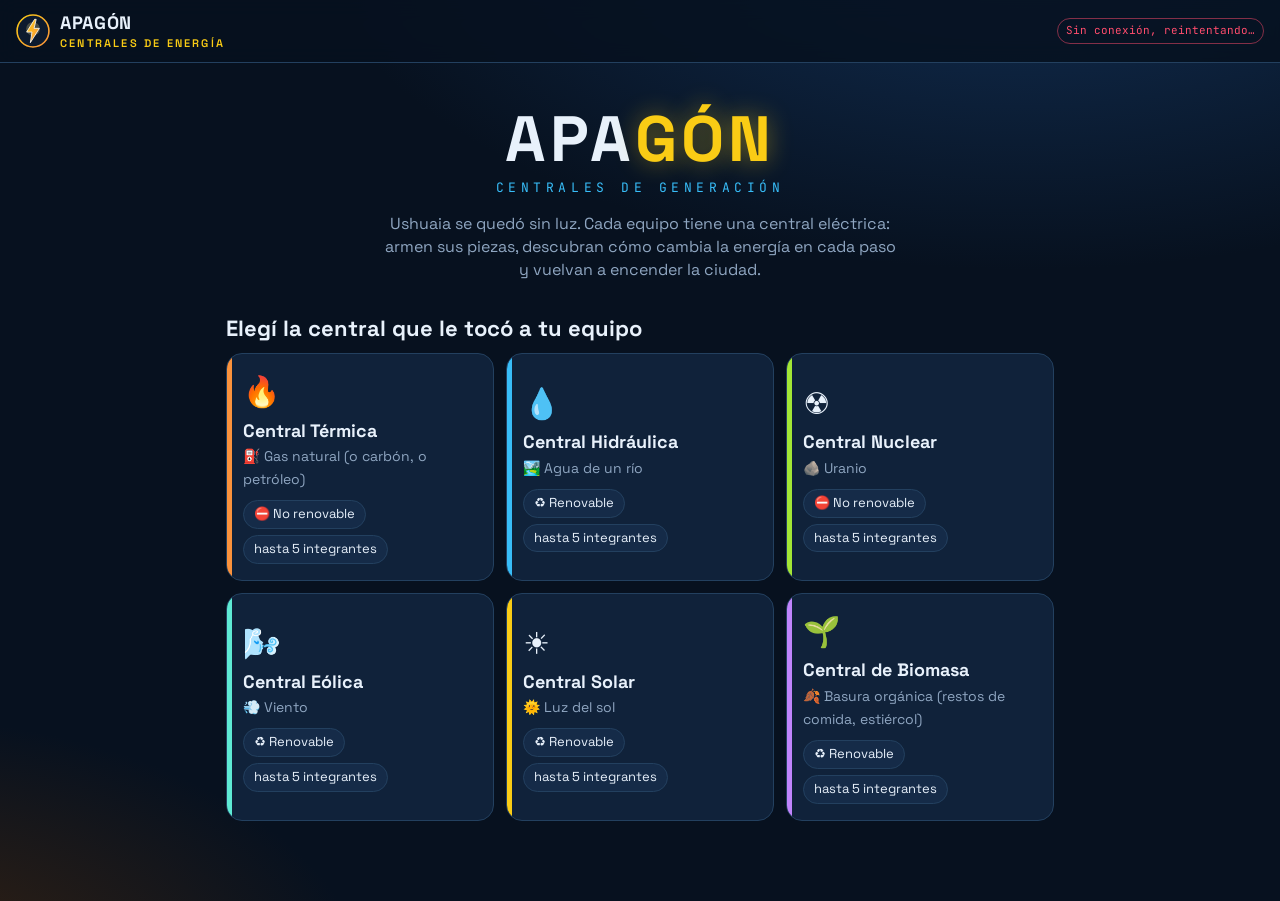
==== index.html @ 1f400ec6 "centrales primera version app para trabajaar las centrales" ====
<!doctype html>
<html lang="es">
<head>
  <meta charset="utf-8">
  <meta name="viewport" content="width=device-width,initial-scale=1,viewport-fit=cover">
  <title>APAGÓN · Centrales de generación</title>
  <meta name="description" content="Juego por equipos sobre centrales de generación de energía eléctrica: medios técnicos y transformaciones de la energía (2.º año, Educación Tecnológica).">
  <meta name="theme-color" content="#07111f">
  <link rel="icon" href="assets/logo.svg" type="image/svg+xml">
  <link rel="preconnect" href="https://fonts.googleapis.com">
  <link rel="preconnect" href="https://fonts.gstatic.com" crossorigin>
  <link href="https://fonts.googleapis.com/css2?family=JetBrains+Mono:wght@500;700;800&family=Space+Grotesk:wght@400;500;600;700&display=swap" rel="stylesheet">
  <link rel="stylesheet" href="css/style.css">
</head>
<body>
  <header class="top">
    <div class="brand">
      <img class="logo" src="assets/logo.svg" alt="">
      <div><b>APAGÓN</b><small>Centrales de energía</small></div>
    </div>
    <div class="grow"></div>
    <span id="mode" class="mode"></span>
  </header>

  <main id="main" class="wrap"></main>
  <div id="toast" class="toast"></div>

  <script src="js/config.js"></script>
  <script src="js/i18n.js"></script>
  <script src="js/data.js"></script>
  <script src="js/core.js"></script>
  <script src="js/api.js"></script>
  <script src="js/ui.js"></script>
  <script src="js/cert.js"></script>
  <script src="js/app.js"></script>
</body>
</html>
---- css/style.css ----
:root{
  --bg:#07111f; --bg2:#0c1a2e; --card:#10223a; --card2:#152b48; --line:#23405f;
  --ink:#e8f1fb; --mut:#8fa6c1; --acc:#facc15; --acc2:#38bdf8; --warn:#fbbf24; --bad:#ff4d6d; --good:#39f09b;
  --r:16px; --font:'Space Grotesk',system-ui,-apple-system,Segoe UI,Roboto,sans-serif; --mono:'JetBrains Mono',ui-monospace,monospace;
}
*{box-sizing:border-box}
html,body{margin:0}
body{background:radial-gradient(1200px 600px at 80% -10%,#123056 0%,transparent 60%),radial-gradient(900px 500px at -10% 110%,#3b2410 0%,transparent 55%),var(--bg);
  color:var(--ink);font-family:var(--font);font-size:16px;line-height:1.45;min-height:100vh;-webkit-font-smoothing:antialiased}
button,input,select,textarea{font:inherit;color:inherit}
a{color:var(--acc2)}
.hidden{display:none!important}

/* ---------- Barra superior ---------- */
.top{position:sticky;top:0;z-index:20;display:flex;align-items:center;gap:12px;padding:10px 16px;background:rgba(7,17,31,.85);backdrop-filter:blur(10px);border-bottom:1px solid var(--line)}
.brand{display:flex;align-items:center;gap:10px;font-weight:700;letter-spacing:.04em}
.brand .logo{width:34px;height:34px}
.brand b{font-size:18px}
.brand small{display:block;font-size:11px;color:var(--acc);letter-spacing:.2em;font-weight:600;text-transform:uppercase}
.top .grow{flex:1}
.mode{font-family:var(--mono);font-size:11px;padding:4px 8px;border-radius:99px;border:1px solid var(--line);color:var(--mut);white-space:nowrap}
.mode.live{color:var(--acc);border-color:rgba(250,204,21,.4)}
.mode.off{color:var(--bad);border-color:rgba(255,77,109,.5)}

/* ---------- Layout ---------- */
.wrap{max-width:860px;margin:0 auto;padding:18px 16px 80px}
.hero{text-align:center;padding:26px 0 10px}
.hero h1{font-size:clamp(34px,9vw,64px);margin:0;letter-spacing:.06em;line-height:1}
.hero h1 span{color:var(--acc);text-shadow:0 0 24px rgba(250,204,21,.45)}
.hero .sub{font-family:var(--mono);color:var(--acc2);letter-spacing:.35em;text-transform:uppercase;font-size:13px;margin-top:8px}
.hero p{color:var(--mut);max-width:520px;margin:14px auto 0}
h2{font-size:22px;margin:0 0 8px}
h3{font-size:17px;margin:0 0 8px}
.mut{color:var(--mut)}
.small{font-size:13px}

.card{background:linear-gradient(180deg,var(--card),var(--bg2));border:1px solid var(--line);border-radius:var(--r);padding:18px;margin:14px 0}
.card.alt{background:linear-gradient(180deg,var(--card2),var(--card))}
.card.glow{border-color:rgba(250,204,21,.45);box-shadow:0 0 0 1px rgba(250,204,21,.15),0 10px 40px rgba(250,204,21,.08)}
.card.warn{border-color:rgba(251,191,36,.45)}
.grid{display:grid;gap:12px}
.g2{grid-template-columns:repeat(auto-fit,minmax(240px,1fr))}
.g3{grid-template-columns:repeat(auto-fit,minmax(180px,1fr))}
.row{display:flex;gap:10px;align-items:center;flex-wrap:wrap}
.chip{display:inline-flex;align-items:center;gap:6px;padding:4px 10px;border-radius:99px;background:var(--card2);border:1px solid var(--line);font-size:13px}
.chip.acc{color:var(--acc);border-color:rgba(250,204,21,.4)}

/* ---------- Equipos ---------- */
.teams{display:grid;gap:12px;grid-template-columns:repeat(auto-fit,minmax(230px,1fr))}
.team{position:relative;text-align:left;cursor:pointer;background:var(--card);border:1px solid var(--line);border-radius:var(--r);padding:16px;transition:.2s transform,.2s border-color;overflow:hidden}
.team:hover{transform:translateY(-2px);border-color:var(--tc)}
.team::before{content:"";position:absolute;inset:0 auto 0 0;width:5px;background:var(--tc)}
.team .em{font-size:30px}
.team b{display:block;font-size:18px;margin-top:4px}
.team .tp{color:var(--mut);font-size:14px}
.team .meta{margin-top:10px;display:flex;gap:6px;flex-wrap:wrap}
.teamhead{display:flex;align-items:center;gap:12px;padding:14px 16px;border-radius:var(--r);background:var(--card);border:1px solid var(--line);border-left:6px solid var(--tc)}
.teamhead .em{font-size:34px}
.teamhead b{font-size:19px}
.linkbtn{background:none;border:0;color:var(--mut);text-decoration:underline;cursor:pointer;font-size:13px;padding:0}

/* ---------- Fases ---------- */
.steps{display:flex;gap:6px;overflow-x:auto;padding:12px 0 4px;scrollbar-width:none}
.steps::-webkit-scrollbar{display:none}
.step{flex:0 0 auto;display:flex;align-items:center;gap:6px;padding:8px 12px;border-radius:99px;border:1px solid var(--line);background:var(--card);cursor:pointer;font-size:14px;white-space:nowrap}
.step.cur{border-color:var(--acc);color:var(--acc)}
.step.sel{background:var(--acc);color:#04120b;border-color:var(--acc);font-weight:700}
.step.lock{opacity:.45}

/* ---------- Formularios ---------- */
label{display:block;font-size:14px;color:var(--mut);margin:12px 0 6px}
input[type=text],input[type=url],select,textarea{width:100%;background:#0a182b;border:1px solid var(--line);border-radius:12px;padding:12px;outline:none}
input:focus,select:focus,textarea:focus{border-color:var(--acc2);box-shadow:0 0 0 3px rgba(34,211,238,.15)}
textarea{min-height:92px;resize:vertical}
.member{display:grid;grid-template-columns:1fr 1fr auto;gap:8px;margin-bottom:8px}
@media (max-width:560px){.member{grid-template-columns:1fr auto}.member select{grid-column:1/2}}
.btn{display:inline-flex;align-items:center;justify-content:center;gap:8px;border:0;border-radius:12px;padding:12px 18px;font-weight:700;cursor:pointer;background:var(--acc);color:#04120b;transition:.15s transform,.15s opacity;text-decoration:none}
.btn:active{transform:scale(.97)}
.btn:disabled{opacity:.5;cursor:not-allowed}
.btn.sec{background:var(--card2);color:var(--ink);border:1px solid var(--line)}
.btn.ghost{background:none;color:var(--ink);border:1px dashed var(--line)}
.btn.bad{background:var(--bad);color:#fff}
.btn.big{padding:18px 22px;font-size:20px;border-radius:16px}
.btn.block{width:100%}
.btn.sm{padding:7px 11px;font-size:13px;border-radius:9px}
.choice{display:grid;grid-template-columns:1fr 1fr;gap:12px}
.choice .btn{min-height:76px}
.choice .btn.on{outline:3px solid #fff;outline-offset:2px}
.radio{display:flex;align-items:center;gap:10px;padding:12px;border-radius:12px;border:1px solid var(--line);background:#0a182b;cursor:pointer;color:var(--ink);margin:0}
.radio input{accent-color:var(--bad);width:20px;height:20px}
.radio.on{border-color:var(--bad);background:rgba(255,77,109,.12)}
.crit{display:grid;grid-template-columns:repeat(auto-fit,minmax(150px,1fr));gap:8px}
.crit label{margin:0;display:flex;gap:8px;align-items:flex-start;padding:10px;border:1px solid var(--line);border-radius:12px;background:#0a182b;color:var(--ink);cursor:pointer;font-size:14px}
.crit label small{display:block;color:var(--mut);font-size:12px}
.crit input{accent-color:var(--acc);margin-top:3px}
.crit label.on{border-color:var(--acc);background:rgba(250,204,21,.08)}
.msg{margin-top:10px;font-size:14px;min-height:20px}
.msg.ok{color:var(--good)} .msg.err{color:var(--bad)}
.prompt{font-family:var(--mono);font-size:13px;white-space:pre-wrap;background:#06101d;border:1px dashed var(--line);border-radius:12px;padding:12px;color:#cfe3f7;max-height:260px;overflow:auto}

/* ---------- Noticias ---------- */
.news{position:relative;background:#f7f4ec;color:#1a1a1a;border-radius:14px;padding:18px;overflow:hidden;box-shadow:0 10px 30px rgba(0,0,0,.35)}
.news .slot{position:absolute;top:12px;right:12px;width:42px;height:42px;border-radius:50%;display:grid;place-items:center;font-weight:800;font-size:22px;background:#0b1b30;color:#fff}
.news .kicker{font-family:var(--mono);font-size:11px;letter-spacing:.15em;color:#b91c1c;font-weight:700;text-transform:uppercase}
.news h4{font-family:Georgia,'Times New Roman',serif;font-size:22px;line-height:1.2;margin:6px 46px 10px 0}
.news p{margin:0;font-size:15px;white-space:pre-wrap}
.news img{width:100%;max-height:220px;object-fit:cover;border-radius:10px;margin:8px 0}
.news .src{margin-top:10px;font-size:12px;color:#555;word-break:break-all}
.news.fake{outline:4px solid var(--bad)}
.news.real{outline:4px solid var(--good)}
.stamp{position:absolute;right:14px;bottom:14px;transform:rotate(-8deg);font-family:var(--mono);font-weight:800;font-size:clamp(18px,2.2vw,30px);padding:4px 12px;border:4px solid currentColor;border-radius:10px;color:var(--bad);background:rgba(255,255,255,.92);letter-spacing:.06em;animation:stamp .45s cubic-bezier(.2,1.6,.4,1);pointer-events:none;white-space:nowrap}
.stamp.real{color:#15803d}
@keyframes stamp{from{transform:rotate(-8deg) scale(2.6);opacity:0}}
.news.fake,.news.real{padding-bottom:64px}
.pair{display:grid;gap:14px;grid-template-columns:repeat(auto-fit,minmax(260px,1fr))}

/* ---------- Puntaje ---------- */
.score{display:grid;gap:6px}
.score div{display:flex;justify-content:space-between;padding:8px 12px;background:#0a182b;border-radius:10px;font-size:15px}
.score .tot{background:var(--acc);color:#04120b;font-weight:800;font-size:18px}

/* ---------- Toast ---------- */
.toast{position:fixed;left:50%;bottom:22px;transform:translateX(-50%) translateY(120px);opacity:0;visibility:hidden;pointer-events:none;background:var(--card2);border:1px solid var(--line);padding:12px 18px;border-radius:12px;transition:.3s transform;z-index:50;max-width:92vw;text-align:center}
.toast.show{transform:translateX(-50%) translateY(0);opacity:1;visibility:visible}
.toast.err{border-color:var(--bad)}

/* ---------- Certificado ---------- */
#certCanvas{width:100%;height:auto;border-radius:12px;border:1px solid var(--line);background:#fff}

/* ---------- Pantalla TV ---------- */
body.tv{font-size:18px;overflow-x:hidden}
.tvgrid{display:grid;grid-template-columns:210px 1fr 320px;gap:16px;padding:16px;min-height:calc(100vh - 60px)}
@media (max-width:1100px){.tvgrid{grid-template-columns:1fr}}
.tvnav{display:flex;flex-direction:column;gap:8px}
.tvnav .step{border-radius:12px;padding:12px;font-size:16px}
.stage{min-width:0}
.stage h1{font-size:clamp(28px,3.4vw,48px);margin:0 0 10px}
.side .card{margin-top:0}
.timer{font-family:var(--mono);font-size:30px;font-weight:700;letter-spacing:.05em}
.timer.end{color:var(--bad);animation:blink 1s steps(2) infinite}
@keyframes blink{50%{opacity:.3}}
.rank{display:grid;gap:8px}
.rank .r{display:grid;grid-template-columns:30px 1fr auto auto;gap:8px;align-items:center;padding:8px 10px;border-radius:12px;background:#0a182b;border-left:5px solid var(--tc)}
.rank .r b{font-family:var(--mono);font-size:20px}
.rank .bx{display:flex;gap:4px}
.qr{background:#fff;padding:10px;border-radius:12px;display:inline-block}
.qr img,.qr canvas{display:block}
.url{font-family:var(--mono);font-size:13px;word-break:break-all;color:var(--acc2)}
.bars{display:grid;gap:10px}
.bar{display:grid;grid-template-columns:160px 1fr 50px;gap:10px;align-items:center}
.bar .tr{height:28px;background:#0a182b;border-radius:8px;overflow:hidden}
.bar .fl{height:100%;background:var(--acc);border-radius:8px;transition:width .6s}
.tv .news h4{font-size:clamp(22px,2.2vw,32px)}
.tv .news p{font-size:clamp(16px,1.4vw,20px)}
.dots{display:flex;gap:10px;flex-wrap:wrap}
.dot{width:64px;height:64px;border-radius:50%;display:grid;place-items:center;font-size:28px;background:#0a182b;border:3px solid var(--line);position:relative}
.dot.inf{border-color:var(--bad);box-shadow:0 0 22px rgba(255,77,109,.6);animation:pulse 1.4s infinite}
.dot.ok{border-color:var(--good)}
@keyframes pulse{50%{box-shadow:0 0 6px rgba(255,77,109,.3)}}
.big-q{font-size:clamp(24px,3vw,40px);line-height:1.25;font-weight:600}
.modal{position:fixed;inset:0;background:rgba(3,8,16,.8);display:grid;place-items:center;z-index:60;padding:16px}
.modal .card{max-width:380px;width:100%}
.member-list{margin:6px 0 0;padding:0;list-style:none;font-size:15px}
.member-list li{padding:3px 0;color:var(--mut)}
.member-list li b{color:var(--ink);font-weight:600;display:inline;font-size:15px;margin:0}
svg text{font-family:var(--font)}
@media print{body *{visibility:hidden}#certCanvas,#certCanvas *{visibility:visible}#certCanvas{position:fixed;left:0;top:0;width:100%;border:0}}

/* ---------- Apagón: opciones ---------- */
.opts{display:grid;gap:10px}
.opt{display:flex;gap:12px;align-items:center;padding:14px;border-radius:14px;border:2px solid var(--line);background:#0a182b;cursor:pointer;font-size:16px}
.opt b{width:38px;height:38px;flex:0 0 38px;border-radius:50%;display:grid;place-items:center;background:var(--card2);font-family:var(--mono);font-size:18px}
.opt.on{border-color:var(--acc);background:rgba(250,204,21,.1)}
.opt.on b{background:var(--acc);color:#1a1300}
.opt.right{border-color:var(--good);background:rgba(57,240,155,.12)}
.opt.right b{background:var(--good);color:#04120b}
.opt.wrongp{border-color:var(--bad);opacity:.8}
.tv .opt{font-size:22px;cursor:default}

/* ---------- Ciudad ---------- */
.city{width:100%;display:block;border-radius:10px;margin:8px 0}
.city .win{filter:drop-shadow(0 0 2px #fde68a)}

/* ---------- Taller ---------- */
.pool{display:flex;flex-wrap:wrap;gap:10px}
.piece{display:flex;flex-direction:column;gap:4px;max-width:100%}
.piece .pc{font-size:15px;padding:10px 14px;text-align:left}
.piece details{font-size:13px;padding-left:4px;max-width:260px}
.piece summary{cursor:pointer;color:var(--acc2)}
.link{border:1px solid var(--line);border-left:5px solid var(--acc);border-radius:12px;padding:10px;background:#0a182b}
.lhead{display:flex;align-items:center;gap:8px;margin-bottom:8px;flex-wrap:wrap}
.lhead b{flex:1;min-width:140px}
.lbtns{display:flex;gap:4px}
.num{width:28px;height:28px;border-radius:50%;background:var(--acc);color:#1a1300;display:grid;place-items:center;font-weight:800;font-family:var(--mono)}
.down{text-align:center;color:var(--acc);font-size:20px;line-height:1.4}
.srcrow{padding:10px 12px;border-radius:10px;border:1px dashed var(--line);margin:8px 0;font-size:14px;color:var(--mut)}
.srcrow b{color:var(--ink)}
.big-num{font-family:var(--mono);font-size:17px;font-weight:700}

/* ---------- Diagrama de bloques ---------- */
.diagram{display:flex;flex-wrap:wrap;align-items:stretch;gap:6px;margin-top:10px}
.blk{flex:0 1 130px;min-width:96px;background:#0a182b;border:1px solid var(--line);border-radius:10px;padding:8px;text-align:center;font-size:13px}
.blk .be{display:block;font-size:22px}
.blk b{display:block;font-size:13px;line-height:1.2}
.blk small{display:block;color:var(--acc);font-size:11px;margin-top:4px;line-height:1.25}
.blk.src{background:transparent;border-style:dashed;flex-basis:96px}
.blk.ok{border-color:var(--good)} .blk.bad{border-color:var(--bad)}
.arr{align-self:center;color:var(--acc);font-size:18px}
.tv .blk{font-size:15px;flex-basis:140px}
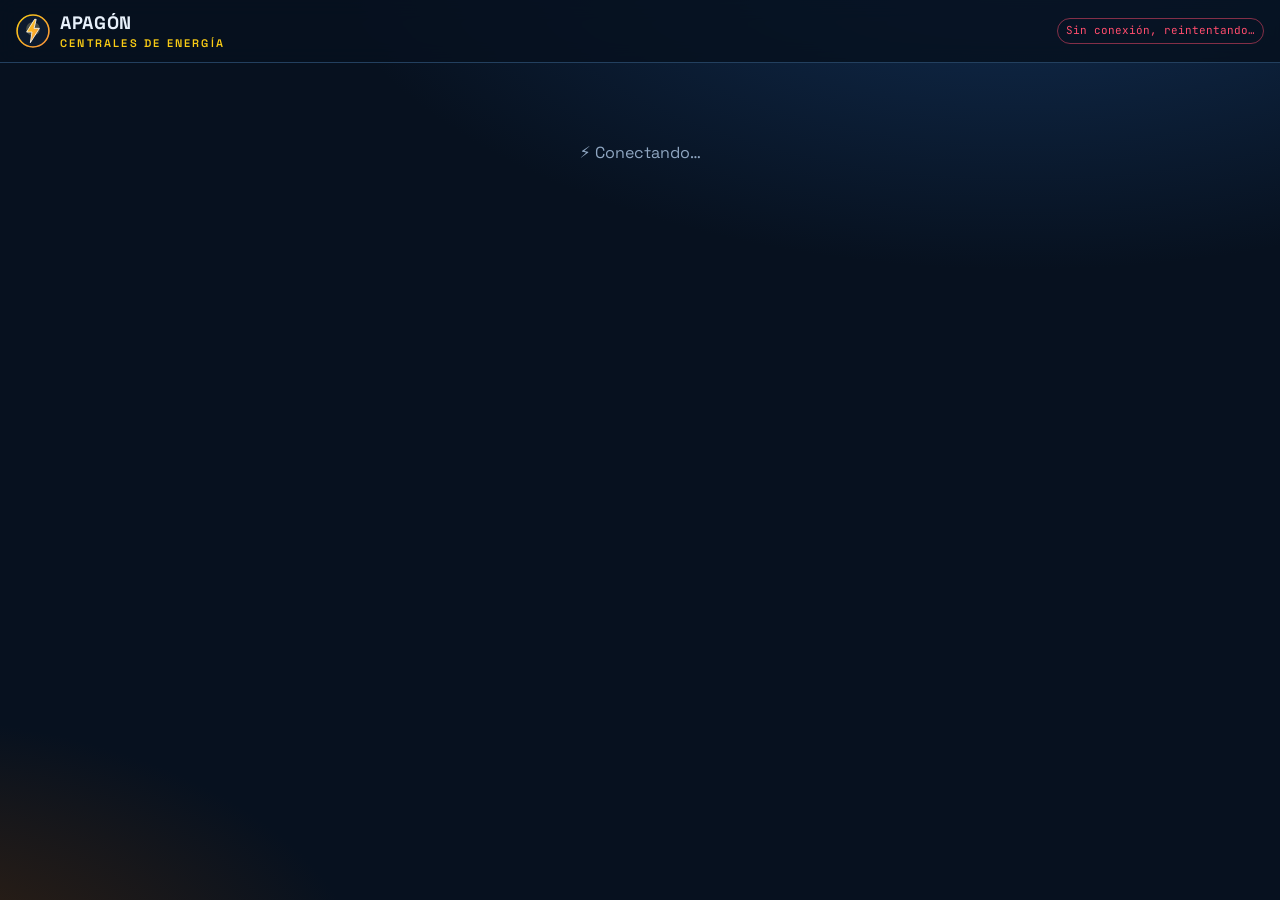
==== commit b1b89761: "actualizacion v1.1 Equipos de hasta 6. Cada estudiante entra desde su celu con su nombre y elige su " ====
--- a/index.html
+++ b/index.html
@@ -32,6 +32,7 @@
   <script src="js/api.js"></script>
   <script src="js/ui.js"></script>
   <script src="js/cert.js"></script>
+  <script src="js/vendor/Sortable.min.js"></script>
   <script src="js/app.js"></script>
 </body>
 </html>
--- a/css/style.css
+++ b/css/style.css
@@ -16,7 +16,7 @@
 .brand{display:flex;align-items:center;gap:10px;font-weight:700;letter-spacing:.04em}
 .brand .logo{width:34px;height:34px}
 .brand b{font-size:18px}
-.brand small{display:block;font-size:11px;color:var(--acc);letter-spacing:.2em;font-weight:600;text-transform:uppercase}
+.brand small{display:block;white-space:nowrap;font-size:11px;color:var(--acc);letter-spacing:.2em;font-weight:600;text-transform:uppercase}
 .top .grow{flex:1}
 .mode{font-family:var(--mono);font-size:11px;padding:4px 8px;border-radius:99px;border:1px solid var(--line);color:var(--mut);white-space:nowrap}
 .mode.live{color:var(--acc);border-color:rgba(250,204,21,.4)}
@@ -120,7 +120,7 @@
 .score .tot{background:var(--acc);color:#04120b;font-weight:800;font-size:18px}
 
 /* ---------- Toast ---------- */
-.toast{position:fixed;left:50%;bottom:22px;transform:translateX(-50%) translateY(120px);opacity:0;visibility:hidden;pointer-events:none;background:var(--card2);border:1px solid var(--line);padding:12px 18px;border-radius:12px;transition:.3s transform;z-index:50;max-width:92vw;text-align:center}
+.toast{position:fixed;left:50%;bottom:22px;line-height:1.35;transform:translateX(-50%) translateY(120px);opacity:0;visibility:hidden;pointer-events:none;background:var(--card2);border:1px solid var(--line);padding:12px 18px;border-radius:12px;transition:.3s transform;z-index:50;max-width:92vw;text-align:center}
 .toast.show{transform:translateX(-50%) translateY(0);opacity:1;visibility:visible}
 .toast.err{border-color:var(--bad)}
 
@@ -181,21 +181,95 @@
 .city{width:100%;display:block;border-radius:10px;margin:8px 0}
 .city .win{filter:drop-shadow(0 0 2px #fde68a)}
 
-/* ---------- Taller ---------- */
-.pool{display:flex;flex-wrap:wrap;gap:10px}
-.piece{display:flex;flex-direction:column;gap:4px;max-width:100%}
-.piece .pc{font-size:15px;padding:10px 14px;text-align:left}
-.piece details{font-size:13px;padding-left:4px;max-width:260px}
+/* ---------- Taller (arrastrar y soltar) ---------- */
+.dz{list-style:none;margin:0;padding:8px;border-radius:12px;min-height:64px;display:flex;flex-direction:column;gap:8px}
+.dz.pool{background:rgba(255,255,255,.02);border:1px dashed var(--line);flex-direction:row;flex-wrap:wrap}
+.pool .piece{padding:6px 6px 6px 10px;gap:6px}
+.pool .piece .pn{min-width:0;flex:0 1 auto;font-size:14px}
+.pool .piece .grip{display:none}
+.dz.chainz{background:#06101d;border:2px dashed var(--acc);counter-reset:pz;min-height:90px}
+.dz.chainz:empty::before{content:attr(data-empty);color:var(--mut);font-size:14px;text-align:center;padding:24px 0}
+.piece{display:flex;align-items:center;flex-wrap:wrap;gap:8px;padding:10px 12px;border-radius:12px;background:var(--card2);border:1px solid var(--line);cursor:grab;user-select:none;-webkit-user-select:none;touch-action:pan-y}
+.chainz .piece{border-left:5px solid var(--acc);counter-increment:pz}
+.chainz .piece::before{content:counter(pz);width:26px;height:26px;border-radius:50%;background:var(--acc);color:#1a1300;display:grid;place-items:center;font-weight:800;font-family:var(--mono);font-size:14px}
+.piece .grip{color:var(--mut);font-size:16px;letter-spacing:-2px}
+.piece .pn{flex:1;min-width:0;font-weight:600}
+.piece{flex-wrap:nowrap}
+.piece details{flex-basis:100%;font-size:13px;color:var(--mut)}
 .piece summary{cursor:pointer;color:var(--acc2)}
-.link{border:1px solid var(--line);border-left:5px solid var(--acc);border-radius:12px;padding:10px;background:#0a182b}
-.lhead{display:flex;align-items:center;gap:8px;margin-bottom:8px;flex-wrap:wrap}
-.lhead b{flex:1;min-width:140px}
-.lbtns{display:flex;gap:4px}
-.num{width:28px;height:28px;border-radius:50%;background:var(--acc);color:#1a1300;display:grid;place-items:center;font-weight:800;font-family:var(--mono)}
-.down{text-align:center;color:var(--acc);font-size:20px;line-height:1.4}
+.mini{border:1px solid var(--line);background:#0a182b;color:var(--ink);border-radius:9px;min-width:36px;height:34px;font-weight:700;cursor:pointer}
+.mini.add{background:var(--acc);color:#1a1300;border-color:var(--acc)}
+.ghost{opacity:.35}
+.chosen{box-shadow:0 0 0 2px var(--acc)}
+.sortable-fallback{opacity:.9!important;transform:rotate(2deg)}
+.erow{display:grid;gap:6px;padding:10px;border-radius:12px;background:#0a182b;border:1px solid var(--line);margin-bottom:8px}
+.ename{display:flex;align-items:center;gap:8px;font-weight:600}
+.num{width:26px;height:26px;flex:0 0 26px;border-radius:50%;background:var(--acc);color:#1a1300;display:grid;place-items:center;font-weight:800;font-family:var(--mono);font-size:14px}
 .srcrow{padding:10px 12px;border-radius:10px;border:1px dashed var(--line);margin:8px 0;font-size:14px;color:var(--mut)}
 .srcrow b{color:var(--ink)}
-.big-num{font-family:var(--mono);font-size:17px;font-weight:700}
+.big-num{font-family:var(--mono);font-size:16px;font-weight:700}
+.errrow{padding:10px;border-radius:10px;margin-top:8px;background:#0a182b;border-left:4px solid var(--good)}
+.errrow.no{border-left-color:var(--bad)}
+.good{color:var(--good)} .bad{color:var(--bad)}
+
+/* ---------- Barra del estudiante ---------- */
+.mebar{position:sticky;top:58px;z-index:15;display:flex;align-items:center;gap:10px;padding:10px 12px;border-radius:var(--r);background:rgba(16,34,58,.96);border:1px solid var(--line);border-left:6px solid var(--tc);backdrop-filter:blur(8px)}
+.mebar .em{font-size:28px}
+.mebar .who1{flex:1;min-width:0}
+.mebar .who1 b{display:block;white-space:nowrap;overflow:hidden;text-overflow:ellipsis}
+.mebar .who1 small{display:block;color:var(--mut);font-size:12px;white-space:nowrap;overflow:hidden;text-overflow:ellipsis}
+.mebar .stat{text-align:center;min-width:58px}
+.mebar .stat small{display:block;font-size:10px;color:var(--mut);text-transform:uppercase;letter-spacing:.08em}
+.mebar .stat b{font-family:var(--mono);font-size:19px}
+#meTime.low{color:var(--warn)} #meTime.end{color:var(--bad);animation:blink 1s steps(2) infinite}
+#mePts.pop{animation:pop .5s}
+@keyframes pop{40%{transform:scale(1.35);color:var(--acc)}}
+.who{margin-top:10px;padding:10px 12px;border-radius:12px;background:rgba(56,189,248,.08);border:1px solid rgba(56,189,248,.35);font-size:14px}
+.who.team{background:rgba(250,204,21,.08);border-color:rgba(250,204,21,.4)}
+.roles{display:grid;gap:8px;grid-template-columns:repeat(auto-fit,minmax(200px,1fr))}
+.rolec{display:block;margin:0;padding:12px;border-radius:12px;border:2px solid var(--line);background:#0a182b;color:var(--ink);cursor:pointer}
+.rolec input{display:none}
+.rolec b{display:block}
+.rolec small{color:var(--mut);font-size:12px}
+.rolec.on{border-color:var(--acc);background:rgba(250,204,21,.08)}
+.team:disabled{opacity:.45;cursor:not-allowed}
+
+/* ---------- Resultados ---------- */
+.res{margin-top:14px;padding:12px 14px;border-radius:12px;font-weight:700;font-size:17px}
+.res.ok{background:rgba(57,240,155,.12);border:1px solid var(--good);color:var(--good)}
+.res.bad{background:rgba(255,77,109,.1);border:1px solid var(--bad);color:#ff8fa3}
+.res.miss{background:rgba(251,191,36,.1);border:1px solid var(--warn);color:var(--warn)}
+.why{margin-top:12px;padding:12px 14px;border-radius:12px;background:#0a182b;border-left:4px solid var(--acc2);font-size:15px;line-height:1.45}
+.qhead{display:flex;gap:6px;flex-wrap:wrap;margin:12px 0 6px}
+.qtext{font-size:20px;line-height:1.3;margin:6px 0 12px}
+.tv .qtext{font-size:30px}
+.opt{position:relative;overflow:hidden}
+.opt span{position:relative;z-index:1;flex:1}
+.opt b{position:relative;z-index:1}
+.opt .obar{position:absolute;left:0;top:0;bottom:0;background:rgba(255,255,255,.06);z-index:0}
+.opt em{position:relative;z-index:1;font-style:normal;font-family:var(--mono);font-weight:700}
+.vote.on{outline:3px solid var(--acc);outline-offset:2px}
+.vote.right{background:rgba(57,240,155,.18);border-color:var(--good);opacity:1}
+.vote.wrongp{background:rgba(255,77,109,.15);border-color:var(--bad);opacity:1}
+.hist{display:grid;gap:6px}
+.hist details,.hrow{padding:10px 12px;border-radius:10px;background:#0a182b}
+.hist summary{display:flex;gap:10px;justify-content:space-between;cursor:pointer;font-size:14px}
+.hist summary b,.hrow b{white-space:nowrap;font-family:var(--mono)}
+.hist details .small{margin-top:8px}
+.hrow{display:flex;justify-content:space-between;font-size:14px}
+.score .miss{background:rgba(251,191,36,.1)}
+.bigavg{font-family:var(--mono);font-size:34px;font-weight:800;padding:18px;text-align:center;background:#0a182b;border-radius:12px}
+
+/* ---------- TV extra ---------- */
+.kick{background:none;border:0;color:var(--mut);cursor:pointer;font-size:12px;padding:0 4px}
+.kick:hover{color:var(--bad)}
+.qdots{display:flex;flex-wrap:wrap;gap:6px}
+.qd{width:40px;height:40px;border-radius:50%;border:1px solid var(--line);background:#0a182b;color:var(--ink);cursor:pointer;font-weight:700}
+.qd.done{background:rgba(57,240,155,.15);border-color:var(--good)}
+.qd.cur{background:var(--acc);color:#1a1300;border-color:var(--acc)}
+.dot small{position:absolute;bottom:-18px;font-size:12px;color:var(--mut);font-family:var(--mono)}
+.dots{row-gap:26px}
+.small-t{font-size:22px}
 
 /* ---------- Diagrama de bloques ---------- */
 .diagram{display:flex;flex-wrap:wrap;align-items:stretch;gap:6px;margin-top:10px}
@@ -207,3 +281,6 @@
 .blk.ok{border-color:var(--good)} .blk.bad{border-color:var(--bad)}
 .arr{align-self:center;color:var(--acc);font-size:18px}
 .tv .blk{font-size:15px;flex-basis:140px}
+
+.tv .stage .city{height:170px}
+.rank .r small{font-size:12px}
